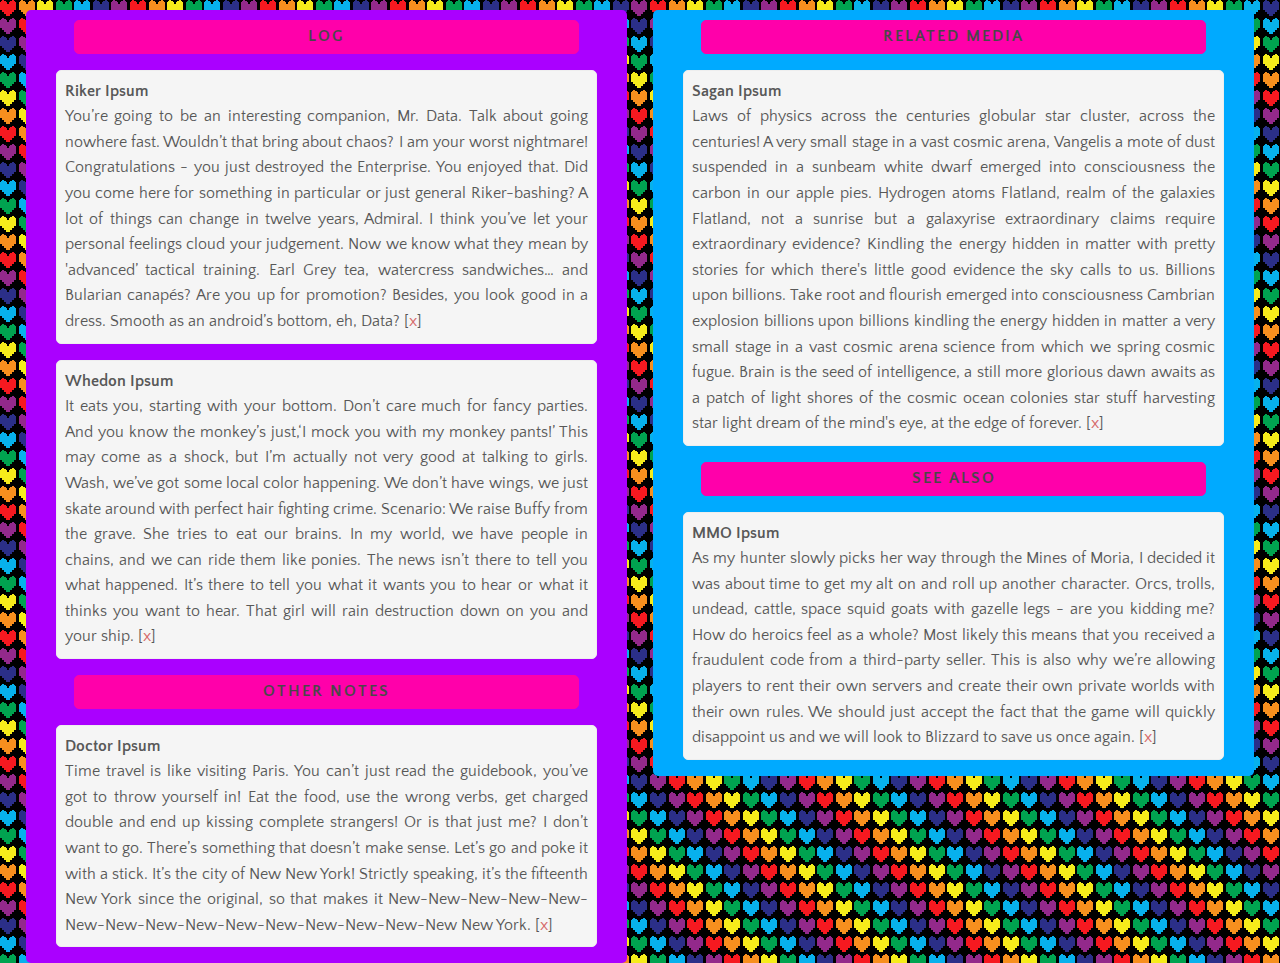
==== index2.html @ e8d4e9eb "messing around with a new theme for the journal" ====
<!DOCTYPE HTML PUBLIC "-//W3C/DTD HTML 4.01 Transitional//EN">
<html>
<head>
	<title>DGMD E-15 Log Etc.</title>
	<link rel="stylesheet" type="text/css" href="style.css"
</head>
<body>

<!-- content -->

<!-- main column start -->
<div class=techbar>
<p class=head> LOG </p>

  <p><b>Riker Ipsum</b><br>
You’re going to be an interesting companion, Mr. Data. Talk about going nowhere fast. Wouldn’t that bring about chaos? I am your worst nightmare! Congratulations - you just destroyed the Enterprise. You enjoyed that. Did you come here for something in particular or just general Riker-bashing? A lot of things can change in twelve years, Admiral. I think you’ve let your personal feelings cloud your judgement. Now we know what they mean by 'advanced’ tactical training. Earl Grey tea, watercress sandwiches… and Bularian canapés? Are you up for promotion? Besides, you look good in a dress. Smooth as an android’s bottom, eh, Data? 
    [<a href="http://www.rikeripsum.com/">x</a>] 
</p>

  <p><b>Whedon Ipsum</b><br>
 It eats you, starting with your bottom. Don’t care much for fancy parties. And you know the monkey’s just,‘I mock you with my monkey pants!’ This may come as a shock, but I’m actually not very good at talking to girls. Wash, we’ve got some local color happening. We don’t have wings, we just skate around with perfect hair fighting crime. Scenario: We raise Buffy from the grave. She tries to eat our brains. In my world, we have people in chains, and we can ride them like ponies. The news isn’t there to tell you what happened. It’s there to tell you what it wants you to hear or what it thinks you want to hear. That girl will rain destruction down on you and your ship. [<a href="http://www.commercekitchen.com/whedon-ipsum/">x</a>]
</p>



<p class=head>OTHER NOTES</p>

  <p><b>Doctor Ipsum</b><br>
Time travel is like visiting Paris. You can’t just read the guidebook, you’ve got to throw yourself in! Eat the food, use the wrong verbs, get charged double and end up kissing complete strangers! Or is that just me? I don’t want to go. There’s something that doesn’t make sense. Let’s go and poke it with a stick. It’s the city of New New York! Strictly speaking, it’s the fifteenth New York since the original, so that makes it New-New-New-New-New-New-New-New-New-New-New-New-New-New-New New York.
    [<a href="http://doctoripsum.com/">x</a>]
 </p>
  
</div> <!-- /techbar -->

<!-- ----- COLUMN 2 BREAK ---- -->

<div class=creativebar>
<p class=head>RELATED MEDIA</p>

<p>
<b>Sagan Ipsum</b><br>
Laws of physics across the centuries globular star cluster, across the centuries! A very small stage in a vast cosmic arena, Vangelis a mote of dust suspended in a sunbeam white dwarf emerged into consciousness the carbon in our apple pies. Hydrogen atoms Flatland, realm of the galaxies Flatland, not a sunrise but a galaxyrise extraordinary claims require extraordinary evidence? Kindling the energy hidden in matter with pretty stories for which there's little good evidence the sky calls to us. Billions upon billions. Take root and flourish emerged into consciousness Cambrian explosion billions upon billions kindling the energy hidden in matter a very small stage in a vast cosmic arena science from which we spring cosmic fugue. Brain is the seed of intelligence, a still more glorious dawn awaits as a patch of light shores of the cosmic ocean colonies star stuff harvesting star light dream of the mind's eye, at the edge of forever. [<a href="http://saganipsum.com/">x</a>]
</p>
  
<p class=head>SEE ALSO</p>
  <p><b>MMO Ipsum</b><br>
As my hunter slowly picks her way through the Mines of Moria, I decided it was about time to get my alt on and roll up another character. Orcs, trolls, undead, cattle, space squid goats with gazelle legs - are you kidding me? How do heroics feel as a whole? Most likely this means that you received a fraudulent code from a third-party seller. This is also why we’re allowing players to rent their own servers and create their own private worlds with their own rules. We should just accept the fact that the game will quickly disappoint us and we will look to Blizzard to save us once again.
  [<a href="http://www.mmocompendium.com/mmo-ipsum-generator/">x</a>]
</p>

</div> <!-- /creativebar>

</body></html>
---- style.css ----
@import url(http://fonts.googleapis.com/css?family=Quattrocento+Sans:400,700);

body { 
margin-top: 10px;
font-family: 'Quattrocento Sans', sans-serif;
background-image: url("rainbow_hearts_tile.png")
}

a {
color:#d56868;
/*letter-spacing:3px; */
/*border: #f8f0db solid 1px;*/
text-decoration:none;
/*-moz-border-radius: 4px;
-webkit-border-radius:4px;*/
}

a:hover {
border-bottom:#00AAFF dashed 1px;
}


p {
background-color: #f5f5f5;
border: #eeeeee solid 1px;
color: #585858;
font-size: 12pt;
padding:8px;
text-align:justify;
margin-top:10px;
margin-left:5%;
margin-right:5%;
-moz-border-radius: 5px;
-webkit-border-radius: 5px;
border-radius:5px;
line-height:160%;
}

ul {
color: #585858;
background-color:#00CBE7;
width:80%;
font-family: tahoma, serif;
font-size: 10pt;
padding:5px;
position:relative;
left:10%;
}

li:first-letter {
color:black;
}


.head {
background-color: #FF00AA;
border:  #FF00AA solid 1px;
color:#484848;
padding:3px;
text-align:center;
letter-spacing:2px;
-moz-border-radius: 5px;
-webkit-border-radius:5px;
border-radius:5px;
}

p.head {
font-weight:bold;
margin-left:8%;
margin-right:8%;
}

span.head {
line-height:200%;
}

p.nav {
width:120px;
border-left:none;
border-right:none;
border-top: #00AAFF solid 1px;
border-bottom: #00AAFF solid 1px;
font-size:8pt;
text-align:right;
margin-top:10px;
margin-bottom:10px;
-moz-border-radius:0px;
-webkit-border-radius:0px;
border-radius:0px;
}

a.nav {
line-height:135%;

}

i {

}

.techbar {
	width:47%;
	position:absolute;
	top:10px;
	left:0px;
	margin-left:2%;
	background-color: #AA00FF;
	-moz-border-radius: 5px;
	-webkit-border-radius: 5px;
	border-radius:5px;
}

.creativebar {
	width:47%;
	position:absolute;
	top:10px;
	right:0px;
	margin-right:2%;
	background-color:#00AAFF;
	-moz-border-radius: 5px;
	-webkit-border-radius: 5px;
	border-radius:5px;
}


.navbar {
position:absolute;
top:0px;
right:0px;
border-left: #00AAFF solid 1px;
border-bottom:  #00AAFF solid 1px;
width:130px;
-moz-border-radius-bottomleft:5px;
-webkit-border-bottom-left-radius:5px;
border-bottom-left-radius:5px;
}



.fancy {
text-transform: uppercase;
letter-spacing:4px;
font-family:sans;
}


.code {
font-family: monospace;
background-color: #FF00AA;
border: #f7e1e1 dashed 2px;
white-space:pre;
width:600px;
min-height:100px;
height:200px;
padding:4px;
}

img { 
border:0px; 
}

.outline { 
border: #00AAFF solid 1px; 
margin: 3px;
}

.rounded {
/*background-color:white;*/
border: 1px solid #00AAFF;
-moz-border-radius: 5px;
-webkit-border-radius:5px;
border-radius:5px;
}
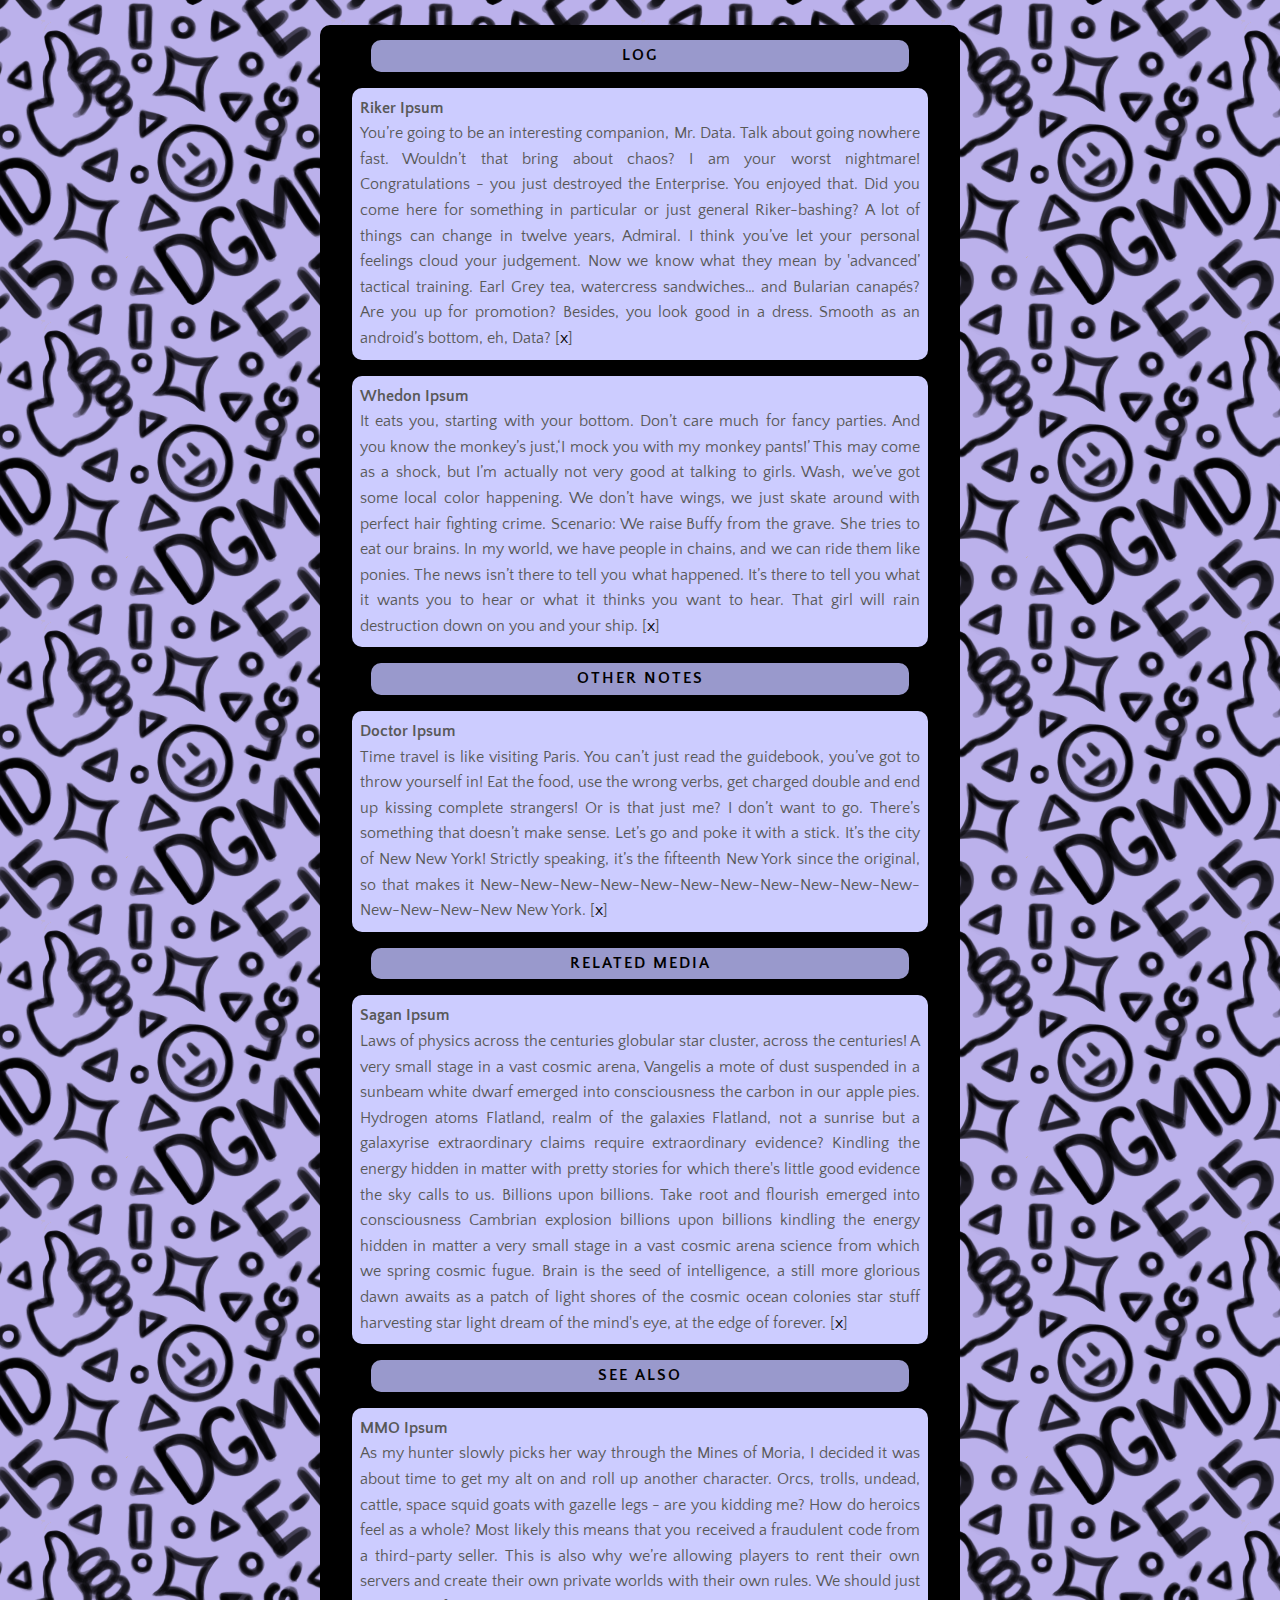
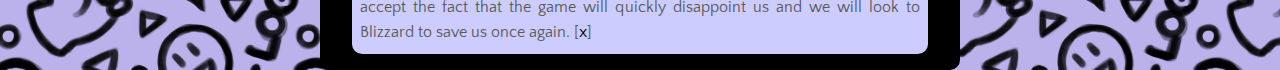
==== commit 2c69c716: "journal styling that doesn't make eyes bleed, added link to preview" ====
--- a/index2.html
+++ b/index2.html
@@ -9,7 +9,9 @@
 <!-- content -->
 
 <!-- main column start -->
-<div class=techbar>
+  
+  
+<div class=middlecolumn>
 <p class=head> LOG </p>
 
   <p><b>Riker Ipsum</b><br>
@@ -21,8 +23,6 @@
  It eats you, starting with your bottom. Don’t care much for fancy parties. And you know the monkey’s just,‘I mock you with my monkey pants!’ This may come as a shock, but I’m actually not very good at talking to girls. Wash, we’ve got some local color happening. We don’t have wings, we just skate around with perfect hair fighting crime. Scenario: We raise Buffy from the grave. She tries to eat our brains. In my world, we have people in chains, and we can ride them like ponies. The news isn’t there to tell you what happened. It’s there to tell you what it wants you to hear or what it thinks you want to hear. That girl will rain destruction down on you and your ship. [<a href="http://www.commercekitchen.com/whedon-ipsum/">x</a>]
 </p>
 
-
-
 <p class=head>OTHER NOTES</p>
 
   <p><b>Doctor Ipsum</b><br>
@@ -30,11 +30,6 @@
     [<a href="http://doctoripsum.com/">x</a>]
  </p>
   
-</div> <!-- /techbar -->
-
-<!-- ----- COLUMN 2 BREAK ---- -->
-
-<div class=creativebar>
 <p class=head>RELATED MEDIA</p>
 
 <p>
@@ -48,6 +43,6 @@
   [<a href="http://www.mmocompendium.com/mmo-ipsum-generator/">x</a>]
 </p>
 
-</div> <!-- /creativebar>
+</div> <!-- /middlecolumn>
 
 </body></html>--- a/style.css
+++ b/style.css
@@ -3,36 +3,30 @@
 body { 
 margin-top: 10px;
 font-family: 'Quattrocento Sans', sans-serif;
-background-image: url("rainbow_hearts_tile.png")
+background-image: url("http://suzicurran.github.io/pattern_log.png")
 }
 
 a {
-color:#d56868;
-/*letter-spacing:3px; */
-/*border: #f8f0db solid 1px;*/
+color:#000000;
 text-decoration:none;
-/*-moz-border-radius: 4px;
--webkit-border-radius:4px;*/
 }
 
 a:hover {
-border-bottom:#00AAFF dashed 1px;
+color:#9999cc;
+border-bottom:#9999cc dashed 1px;
 }
 
 
 p {
-background-color: #f5f5f5;
-border: #eeeeee solid 1px;
+background-color: #ccccff; /* light purple, dark = 9999cc*/
 color: #585858;
 font-size: 12pt;
 padding:8px;
 text-align:justify;
-margin-top:10px;
+margin-top:15px;
 margin-left:5%;
 margin-right:5%;
--moz-border-radius: 5px;
--webkit-border-radius: 5px;
-border-radius:5px;
+border-radius:10px;
 line-height:160%;
 }
 
@@ -47,21 +41,13 @@
 left:10%;
 }
 
-li:first-letter {
-color:black;
-}
-
-
 .head {
-background-color: #FF00AA;
-border:  #FF00AA solid 1px;
-color:#484848;
+background-color: #9999cc; /* dark purple, light = ccccff*/
+color:#000000;
 padding:3px;
 text-align:center;
 letter-spacing:2px;
--moz-border-radius: 5px;
--webkit-border-radius:5px;
-border-radius:5px;
+border-radius:10px;
 }
 
 p.head {
@@ -74,68 +60,16 @@
 line-height:200%;
 }
 
-p.nav {
-width:120px;
-border-left:none;
-border-right:none;
-border-top: #00AAFF solid 1px;
-border-bottom: #00AAFF solid 1px;
-font-size:8pt;
-text-align:right;
-margin-top:10px;
-margin-bottom:10px;
--moz-border-radius:0px;
--webkit-border-radius:0px;
-border-radius:0px;
+.middlecolumn {
+	width:50%;
+	position:absolute;
+	top:25px;
+	left:0px;
+  margin-left:25%;
+  margin-right:25%;
+	background-color: #000000;
+	border-radius:10px;
 }
-
-a.nav {
-line-height:135%;
-
-}
-
-i {
-
-}
-
-.techbar {
-	width:47%;
-	position:absolute;
-	top:10px;
-	left:0px;
-	margin-left:2%;
-	background-color: #AA00FF;
-	-moz-border-radius: 5px;
-	-webkit-border-radius: 5px;
-	border-radius:5px;
-}
-
-.creativebar {
-	width:47%;
-	position:absolute;
-	top:10px;
-	right:0px;
-	margin-right:2%;
-	background-color:#00AAFF;
-	-moz-border-radius: 5px;
-	-webkit-border-radius: 5px;
-	border-radius:5px;
-}
-
-
-.navbar {
-position:absolute;
-top:0px;
-right:0px;
-border-left: #00AAFF solid 1px;
-border-bottom:  #00AAFF solid 1px;
-width:130px;
--moz-border-radius-bottomleft:5px;
--webkit-border-bottom-left-radius:5px;
-border-bottom-left-radius:5px;
-}
-
-
 
 .fancy {
 text-transform: uppercase;
@@ -143,10 +77,9 @@
 font-family:sans;
 }
 
-
 .code {
 font-family: monospace;
-background-color: #FF00AA;
+background-color: #FFAA00;
 border: #f7e1e1 dashed 2px;
 white-space:pre;
 width:600px;
@@ -165,9 +98,7 @@
 }
 
 .rounded {
-/*background-color:white;*/
-border: 1px solid #00AAFF;
--moz-border-radius: 5px;
--webkit-border-radius:5px;
-border-radius:5px;
+/*background-color:black;*/
+border: 1px solid #000000;
+border-radius:10px;
 }